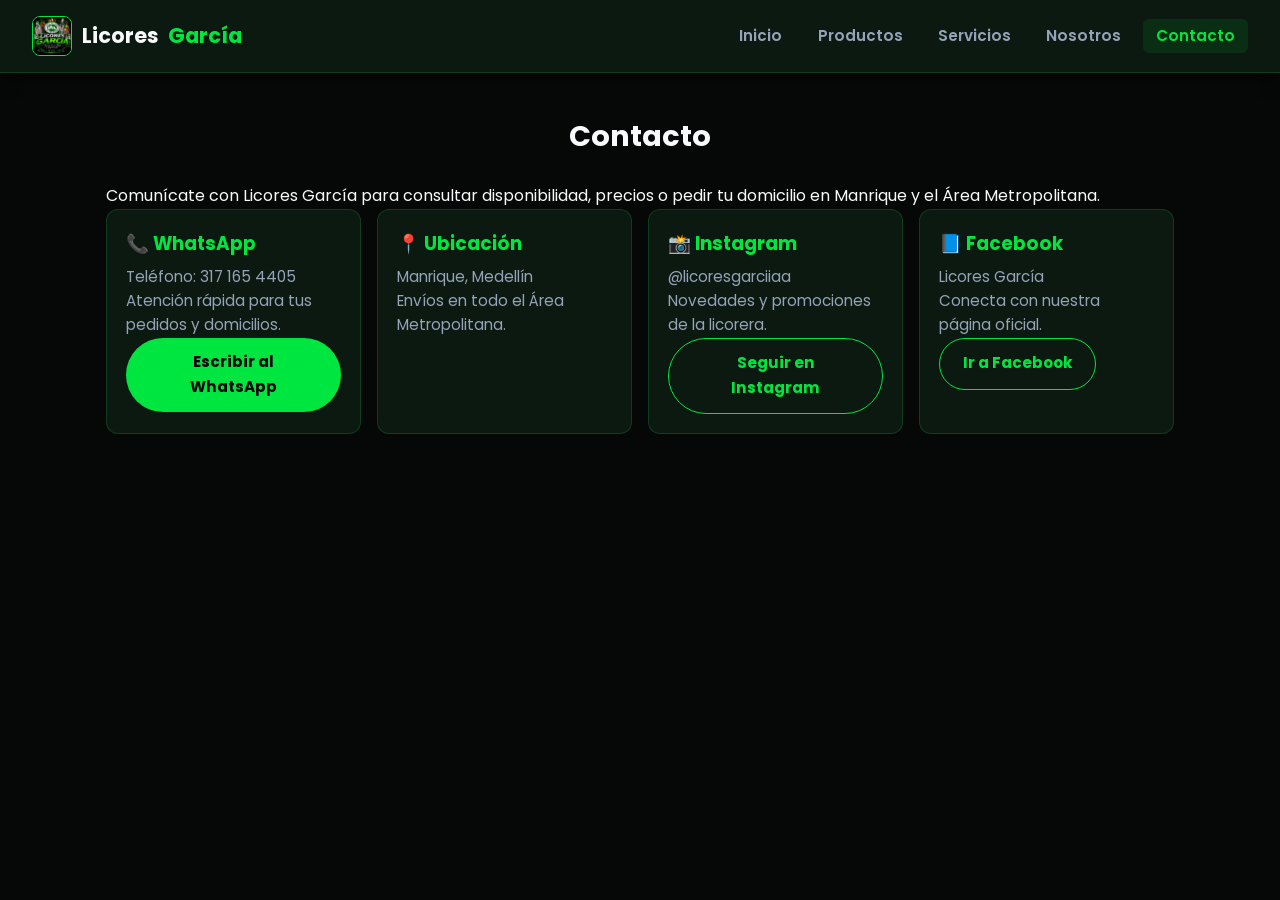
==== contacto.html @ 9e9bc554 "contacto" ====
<!DOCTYPE html>
<html lang="es">
<head>
  <meta charset="UTF-8">
  <meta name="viewport" content="width=device-width, initial-scale=1.0">
  <title>Licores García - Contacto</title>
  <link rel="preconnect" href="https://fonts.googleapis.com">
  <link rel="preconnect" href="https://fonts.gstatic.com" crossorigin>
  <link href="https://fonts.googleapis.com/css2?family=Poppins:wght@400;600;700&display=swap" rel="stylesheet">
  <link rel="stylesheet" href="css/kit.css">
  <link rel="stylesheet" href="css/estilos.css">
  <link rel="icon" href="img/logo.jpeg">
</head>
<body>

  <header class="encabezado">
    <a href="index.html" class="logo">
      <img src="img/logo.jpeg" alt="Logo de Licores García">
      Licores <span>García</span>
    </a>
    <nav>
      <ul class="menu">
        <li><a href="index.html">Inicio</a></li>
        <li><a href="productos.html">Productos</a></li>
        <li><a href="servicio.html">Servicios</a></li>
        <li><a href="nosotros.html">Nosotros</a></li>
        <li><a href="contacto.html" class="activo">Contacto</a></li>
      </ul>
    </nav>
  </header>

  <main class="contenedor seccion">
    <h2>Contacto</h2>
    <p class="contacto-subtitulo">Comunícate con Licores García para consultar disponibilidad, precios o pedir tu domicilio en Manrique y el Área Metropolitana.</p>

    <div class="beneficios">
      <article class="beneficio contacto-card">
        <h3>📞 WhatsApp</h3>
        <p>Teléfono: 317 165 4405</p>
        <p>Atención rápida para tus pedidos y domicilios.</p>
        <a href="https://wa.me/3171654405" target="_blank" rel="noopener noreferrer" class="boton">Escribir al WhatsApp</a>
      </article>

      <article class="beneficio contacto-card">
        <h3>📍 Ubicación</h3>
        <p>Manrique, Medellín</p>
        <p>Envíos en todo el Área Metropolitana.</p>
      </article>

      <article class="beneficio contacto-card">
        <h3>📸 Instagram</h3>
        <p>@licoresgarciiaa</p>
        <p>Novedades y promociones de la licorera.</p>
        <a href="https://www.instagram.com/licoresgarciiaa?bqrl=MWEydW8wN2txMXR3OA==" target="_blank" rel="noopener noreferrer" class="boton boton-secundario">Seguir en Instagram</a>
      </article>

      <article class="beneficio contacto-card">
        <h3>📘 Facebook</h3>
        <p>Licores García</p>
        <p>Conecta con nuestra página oficial.</p>
        <a href="https://www.facebook.com/share/18jExDUb8R/?mibextid=wwXIfr" target="_blank" rel="noopener noreferrer" class="boton boton-secundario">Ir a Facebook</a>
      </article>
    </div>
  </main>

</body>
</html>
---- css/kit.css ----
:root {
  --fondo: #050806;
  --superficie: #0B1910;
  --tarjeta-fondo: #0B1910;
  --acento: #00E640;
  --acento-hover: #15803D;
  --texto: #F8FAFC;
  --texto-suave: #94A3B8;
  --borde: #15803D;
  --boton-texto: #050806;
  --radio: 12px;
  --sombra: 0 4px 14px rgba(0, 0, 0, 0.5);
}

* {
  box-sizing: border-box;
  margin: 0;
  padding: 0;
}

html {
  scroll-behavior: smooth;
}

body {
  font-family: "Poppins", Arial, sans-serif;
  line-height: 1.6;
  background-color: var(--fondo);
  color: var(--texto);
  overflow-x: hidden;
}

img {
  max-width: 100%;
  height: auto;
  display: block;
}

a {
  text-decoration: none;
  color: var(--acento);
}

.contenedor {
  width: 100%;
  max-width: 1100px;
  margin: 0 auto;
  padding: 0 1rem;
}
---- css/estilos.css ----
.seccion {
  padding-top: 2.5rem;
  padding-bottom: 2.5rem;
}

.seccion h2 {
  font-size: 1.8rem;
  text-align: center;
  margin-bottom: 1.5rem;
  color: var(--texto);
}

.encabezado {
  position: sticky;
  top: 0;
  z-index: 100;
  display: flex;
  flex-direction: column;
  align-items: center;
  gap: 0.8rem;
  padding: 1rem;
  background-color: var(--superficie);
  border-bottom: 1px solid rgba(21, 128, 61, 0.35);
  box-shadow: var(--sombra);
}

.logo {
  display: flex;
  align-items: center;
  gap: 0.6rem;
  font-size: 1.3rem;
  font-weight: 700;
  color: var(--texto);
}

.logo img {
  width: 40px;
  height: 40px;
  border-radius: 8px;
  border: 1px solid var(--acento);
}

.logo span {
  color: var(--acento);
}

.menu {
  display: flex;
  flex-wrap: wrap;
  justify-content: center;
  gap: 0.6rem;
  list-style: none;
}

.menu a {
  padding: 0.4rem 0.8rem;
  border-radius: 6px;
  color: var(--texto-suave);
  font-weight: 600;
  font-size: 0.95rem;
}

.menu a:hover,
.menu a.activo {
  color: var(--acento);
  background-color: rgba(0, 230, 64, 0.1);
}

.hero {
  display: grid;
  grid-template-columns: 1fr;
  gap: 2rem;
  padding-top: 2.5rem;
  padding-bottom: 2.5rem;
  text-align: center;
}

.hero h1 {
  font-size: 1.9rem;
  line-height: 1.25;
  margin-bottom: 1rem;
  color: var(--texto);
}

.hero h1 span {
  color: var(--acento);
}

.hero p {
  font-size: 1rem;
  color: var(--texto-suave);
  margin-bottom: 1.5rem;
}

.hero-acciones {
  display: flex;
  flex-wrap: wrap;
  gap: 0.8rem;
  justify-content: center;
}

.hero-imagen img {
  width: 100%;
  max-width: 420px;
  border-radius: var(--radio);
  border: 1px solid var(--borde);
  margin: 0 auto;
  box-shadow: 0 0 20px rgba(0, 230, 64, 0.15);
}

.boton {
  display: inline-block;
  padding: 0.8rem 1.4rem;
  border-radius: 999px;
  background-color: var(--acento);
  color: var(--boton-texto);
  text-decoration: none;
  font-weight: 700;
  font-size: 0.95rem;
  text-align: center;
}

.boton:hover {
  background-color: var(--acento-hover);
  color: var(--texto);
}

.boton-secundario {
  background-color: transparent;
  color: var(--acento);
  border: 1px solid var(--acento);
}

.boton-secundario:hover {
  background-color: rgba(0, 230, 64, 0.1);
  color: var(--acento);
}

.beneficios {
  display: grid;
  grid-template-columns: 1fr;
  gap: 1rem;
}

.beneficio {
  padding: 1.2rem;
  background-color: var(--tarjeta-fondo);
  border: 1px solid rgba(21, 128, 61, 0.35);
  border-radius: var(--radio);
}

.beneficio h3 {
  font-size: 1.15rem;
  margin-bottom: 0.4rem;
  color: var(--acento);
}

.beneficio p {
  color: var(--texto-suave);
  font-size: 0.95rem;
}

.pasos {
  display: grid;
  grid-template-columns: 1fr;
  gap: 1rem;
  list-style: none;
}

.paso {
  background-color: var(--tarjeta-fondo);
  border: 1px solid rgba(21, 128, 61, 0.35);
  border-radius: var(--radio);
  padding: 1.2rem;
}

.paso h3 {
  font-size: 1.1rem;
  margin-bottom: 0.3rem;
  color: var(--acento);
}

.paso p {
  color: var(--texto-suave);
  font-size: 0.95rem;
}

.vitrina-titulo {
  font-size: 1.4rem;
  color: var(--acento);
  margin-top: 2rem;
  margin-bottom: 1rem;
  border-bottom: 2px solid var(--acento-hover);
  padding-bottom: 0.3rem;
}

.vitrina {
  display: grid;
  grid-template-columns: 1fr;
  gap: 1.2rem;
  margin-bottom: 1.5rem;
}

.producto {
  background-color: var(--tarjeta-fondo);
  border: 1px solid rgba(21, 128, 61, 0.35);
  border-radius: var(--radio);
  padding: 1rem;
  display: flex;
  flex-direction: column;
}

.producto:hover {
  border-color: var(--acento);
}

.producto-img-caja {
  width: 100%;
  height: 200px;
  background-color: #050806;
  border-radius: 8px;
  overflow: hidden;
  display: flex;
  align-items: center;
  justify-content: center;
  margin-bottom: 0.8rem;
  border: 1px solid rgba(21, 128, 61, 0.2);
}

.producto-img-caja img {
  max-width: 100%;
  max-height: 100%;
  object-fit: contain;
}

.producto .categoria {
  font-size: 0.8rem;
  font-weight: 600;
  color: var(--acento);
  text-transform: uppercase;
  margin-bottom: 0.2rem;
}

.producto h3 {
  font-size: 1.05rem;
  color: var(--texto);
  margin-bottom: 0.5rem;
}

.producto .precio {
  background-color: rgba(5, 8, 6, 0.6);
  border-radius: 6px;
  padding: 0.5rem 0.7rem;
  margin-bottom: 0.8rem;
  font-size: 0.85rem;
  border: 1px solid rgba(21, 128, 61, 0.2);
}

.producto .precio p {
  display: flex;
  justify-content: space-between;
  padding: 0.2rem 0;
  border-bottom: 1px dashed rgba(148, 163, 184, 0.2);
  color: var(--texto-suave);
}

.producto .precio p strong {
  color: var(--texto);
}

.producto .precio p:last-child {
  border-bottom: none;
}

.producto .boton {
  margin-top: auto;
  width: 100%;
}

@media (min-width: 768px) {
  .encabezado {
    flex-direction: row;
    justify-content: space-between;
    padding: 1rem 2rem;
  }

  .hero {
    grid-template-columns: 1fr 1fr;
    align-items: center;
    text-align: left;
    padding-top: 3.5rem;
    padding-bottom: 3.5rem;
  }

  .hero-acciones {
    justify-content: flex-start;
  }

  .hero h1 {
    font-size: 2.4rem;
  }

  .beneficios {
    grid-template-columns: repeat(2, 1fr);
  }

  .pasos {
    grid-template-columns: repeat(3, 1fr);
  }

  .vitrina {
    grid-template-columns: repeat(2, 1fr);
  }
}

@media (min-width: 1024px) {
  .hero h1 {
    font-size: 2.8rem;
  }

  .beneficios {
    grid-template-columns: repeat(4, 1fr);
  }

  .vitrina {
    grid-template-columns: repeat(3, 1fr);
  }
}

@media (max-width: 360px) {
  .contenedor {
    padding: 0 0.6rem;
  }

  .encabezado {
    padding: 0.8rem 0.5rem;
  }

  .menu a {
    padding: 0.3rem 0.5rem;
    font-size: 0.8rem;
  }

  .hero h1 {
    font-size: 1.5rem;
  }

  .hero p {
    font-size: 0.9rem;
  }

  .boton {
    padding: 0.7rem 1rem;
    font-size: 0.85rem;
    width: 100%;
  }

  .producto-img-caja {
    height: 180px;
  }
}
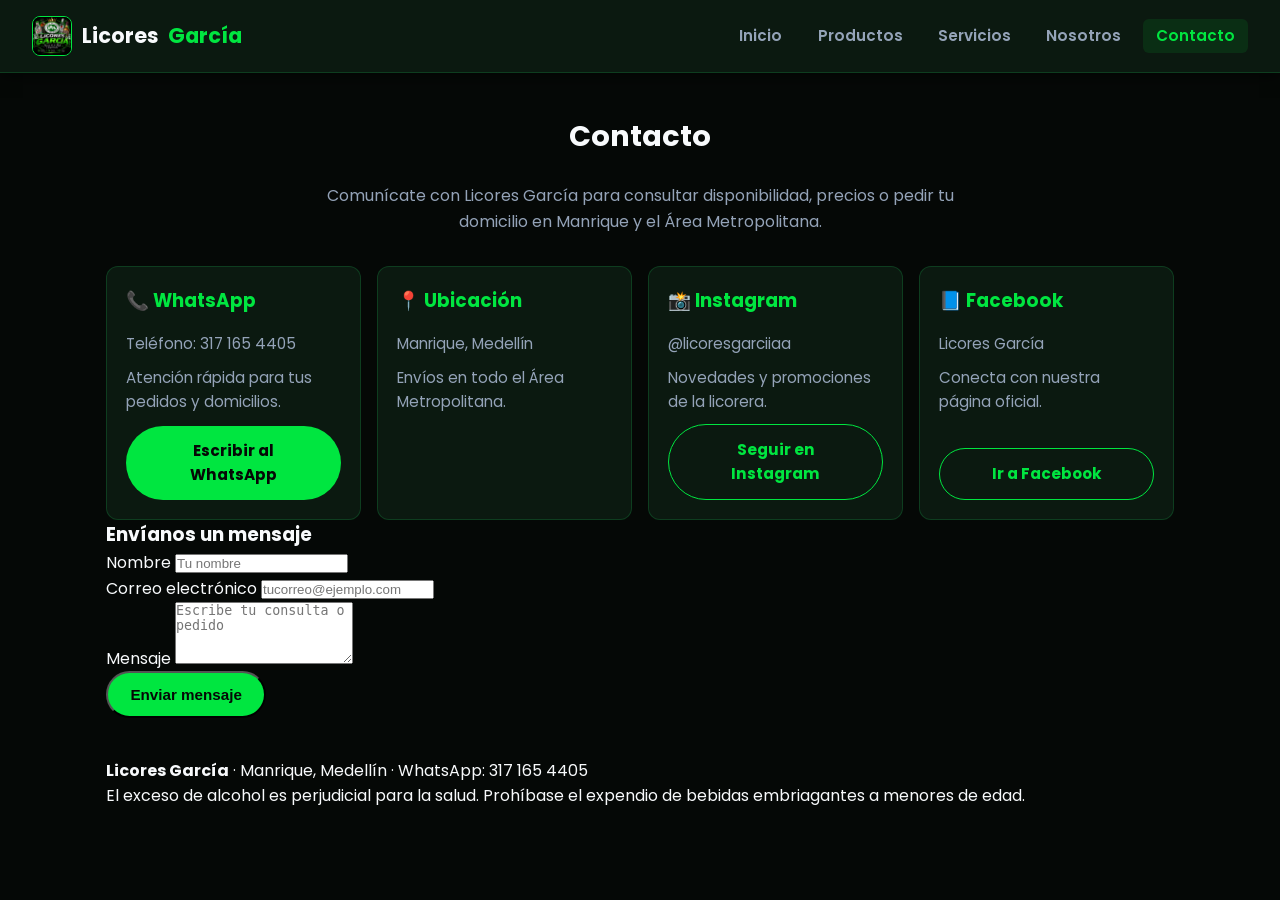
==== commit c77d4f55: "form y footer Added a contact form for user messages with fields for name, email, and message." ====
--- a/contacto.html
+++ b/contacto.html
@@ -61,7 +61,31 @@
         <a href="https://www.facebook.com/share/18jExDUb8R/?mibextid=wwXIfr" target="_blank" rel="noopener noreferrer" class="boton boton-secundario">Ir a Facebook</a>
       </article>
     </div>
+      <form class="contacto-form" action="https://wa.me/3171654405" method="get" target="_blank">
+      <h3>Envíanos un mensaje</h3>
+      <div class="contacto-campo">
+        <label for="nombre">Nombre</label>
+        <input type="text" id="nombre" placeholder="Tu nombre" required>
+      </div>
+      <div class="contacto-campo">
+        <label for="correo">Correo electrónico</label>
+        <input type="email" id="correo" placeholder="tucorreo@ejemplo.com" required>
+      </div>
+      <div class="contacto-campo">
+        <label for="mensaje">Mensaje</label>
+        <textarea id="mensaje" name="text" rows="4" placeholder="Escribe tu consulta o pedido" required></textarea>
+      </div>
+      <button type="submit" class="boton">Enviar mensaje</button>
+    </form>
   </main>
+
+  <footer class="pie">
+    <div class="contenedor">
+      <p><strong>Licores García</strong> · Manrique, Medellín · WhatsApp: 317 165 4405</p>
+      <p>El exceso de alcohol es perjudicial para la salud. Prohíbase el expendio de bebidas embriagantes a menores de edad.</p>
+    </div>
+  </footer>
+
 
 </body>
 </html>
--- a/css/estilos.css
+++ b/css/estilos.css
@@ -277,6 +277,24 @@
   width: 100%;
 }
 
+.contacto-subtitulo {
+  text-align: center;
+  color: var(--texto-suave);
+  max-width: 650px;
+  margin: 0 auto 2rem;
+}
+
+.contacto-card {
+  display: flex;
+  flex-direction: column;
+  gap: 0.6rem;
+}
+
+.contacto-card .boton {
+  margin-top: auto;
+  width: 100%;
+}
+
 @media (min-width: 768px) {
   .encabezado {
     flex-direction: row;
@@ -355,6 +373,36 @@
     width: 100%;
   }
 
+  /* Daniel lopez */
+#nosotros,
+#historia,
+#mision-vision,
+#por-que-nosotros {
+  text-align: center;
+}
+
+#nosotros {
+  grid-template-columns: 1fr;
+  justify-items: center;
+}
+
+#nosotros p {
+  max-width: 700px;
+  margin-left: auto;
+  margin-right: auto;
+}
+
+#nosotros .hero-acciones {
+  justify-content: center;
+}
+
+@media (min-width: 768px) {
+  #historia .beneficios,
+  #mision-vision .beneficios {
+    grid-template-columns: repeat(3, 1fr);
+  }
+}
+
   .producto-img-caja {
     height: 180px;
   }
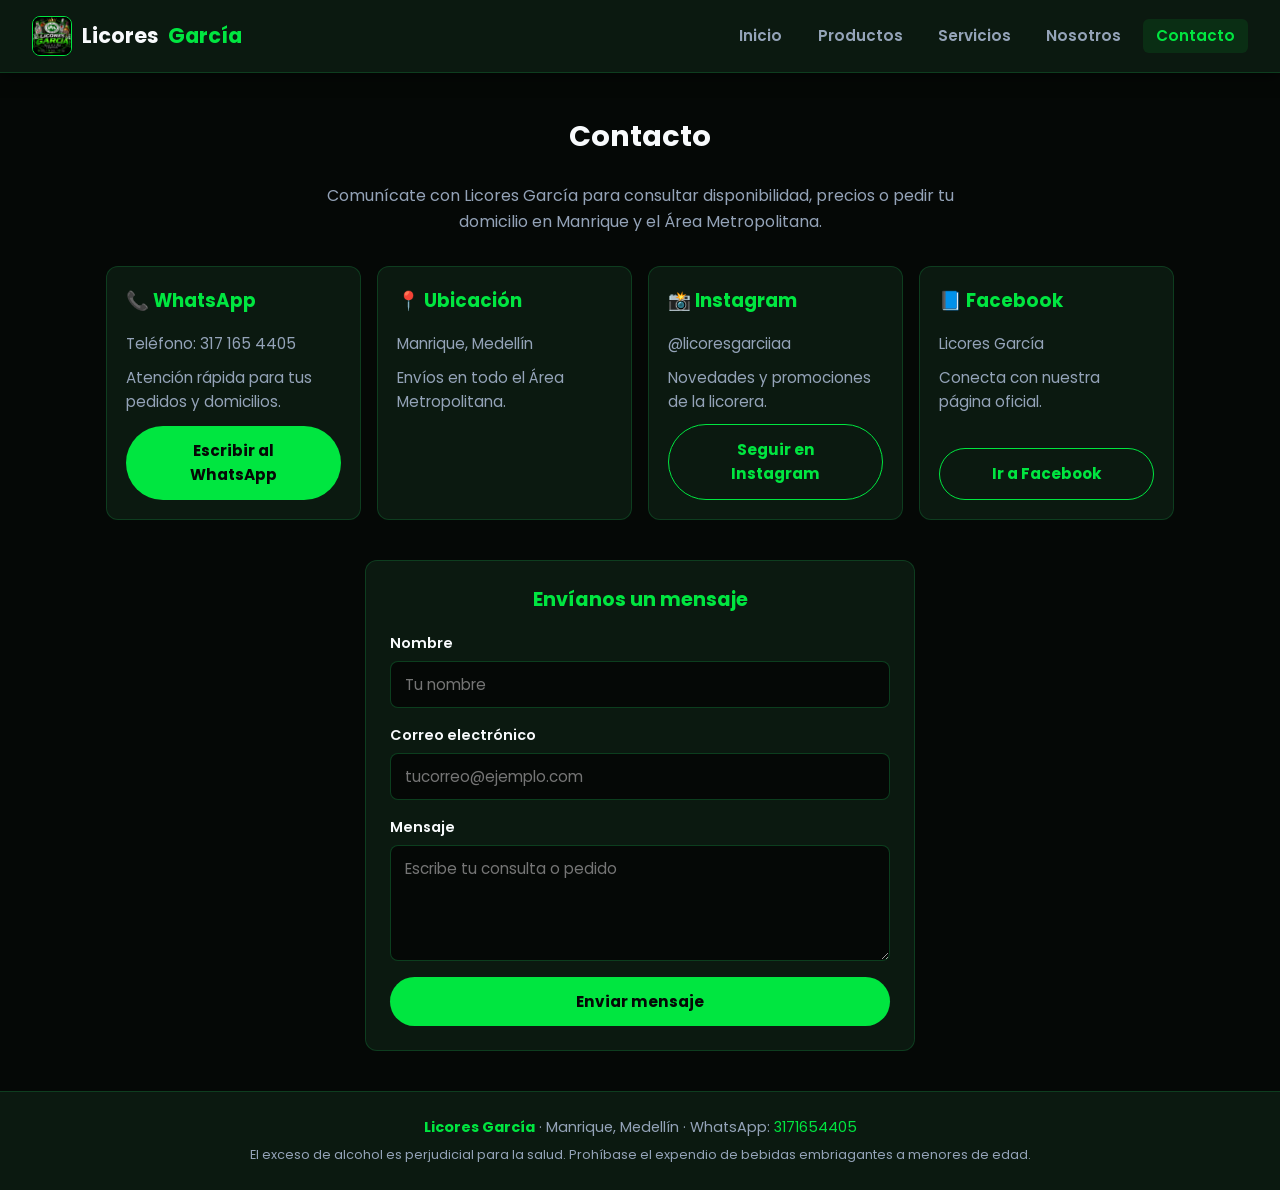
==== commit 84eb4be8: "correccion footer" ====
--- a/contacto.html
+++ b/contacto.html
@@ -81,7 +81,7 @@
 
   <footer class="pie">
     <div class="contenedor">
-      <p><strong>Licores García</strong> · Manrique, Medellín · WhatsApp: 317 165 4405</p>
+      <p><strong>Licores García</strong> · Manrique, Medellín · WhatsApp: <a href="https://wa.me/3171654405?" target="_blank">3171654405</a></p>
       <p>El exceso de alcohol es perjudicial para la salud. Prohíbase el expendio de bebidas embriagantes a menores de edad.</p>
     </div>
   </footer>
--- a/css/estilos.css
+++ b/css/estilos.css
@@ -216,21 +216,16 @@
 
 .producto-img-caja {
   width: 100%;
-  height: 200px;
-  background-color: #050806;
+  aspect-ratio: 1 / 1;
   border-radius: 8px;
   overflow: hidden;
-  display: flex;
-  align-items: center;
-  justify-content: center;
   margin-bottom: 0.8rem;
-  border: 1px solid rgba(21, 128, 61, 0.2);
 }
 
 .producto-img-caja img {
-  max-width: 100%;
-  max-height: 100%;
-  object-fit: contain;
+  width: 100%;
+  height: 100%;
+  object-fit: cover;
 }
 
 .producto .categoria {
@@ -295,6 +290,91 @@
   width: 100%;
 }
 
+.contacto-form {
+  max-width: 550px;
+  margin: 2.5rem auto 0;
+  background-color: var(--tarjeta-fondo);
+  border: 1px solid rgba(21, 128, 61, 0.35);
+  border-radius: var(--radio);
+  padding: 1.5rem;
+  display: flex;
+  flex-direction: column;
+  gap: 1rem;
+}
+
+.contacto-form h3 {
+  color: var(--acento);
+  font-size: 1.2rem;
+  text-align: center;
+}
+
+.contacto-campo {
+  display: flex;
+  flex-direction: column;
+  gap: 0.35rem;
+}
+
+.contacto-campo label {
+  font-size: 0.9rem;
+  font-weight: 600;
+  color: var(--texto);
+}
+
+.contacto-campo input,
+.contacto-campo textarea {
+  width: 100%;
+  padding: 0.7rem 0.9rem;
+  background-color: var(--fondo);
+  border: 1px solid rgba(21, 128, 61, 0.45);
+  border-radius: 8px;
+  color: var(--texto);
+  font-family: inherit;
+  font-size: 0.95rem;
+}
+
+.contacto-campo input:focus,
+.contacto-campo textarea:focus {
+  outline: none;
+  border-color: var(--acento);
+}
+
+.contacto-form button {
+  border: none;
+  cursor: pointer;
+  width: 100%;
+  font-family: inherit;
+}
+
+.pie {
+  background-color: var(--superficie);
+  border-top: 1px solid rgba(21, 128, 61, 0.35);
+  padding: 1.5rem 1rem;
+  margin-top: auto;
+  text-align: center;
+  color: var(--texto-suave);
+  font-size: 0.9rem;
+}
+
+.pie p + p {
+  margin-top: 0.4rem;
+  font-size: 0.8rem;
+}
+
+.pie strong {
+  color: var(--acento);
+}
+
+body {
+  min-height: 100vh;
+  display: flex;
+  flex-direction: column;
+}
+
+main {
+  flex: 1;
+  width: 100%;
+}
+
 @media (min-width: 768px) {
   .encabezado {
     flex-direction: row;
@@ -372,8 +452,9 @@
     font-size: 0.85rem;
     width: 100%;
   }
-
-  /* Daniel lopez */
+}
+
+/* Daniel lopez */
 #nosotros,
 #historia,
 #mision-vision,
@@ -402,8 +483,3 @@
     grid-template-columns: repeat(3, 1fr);
   }
 }
-
-  .producto-img-caja {
-    height: 180px;
-  }
-}
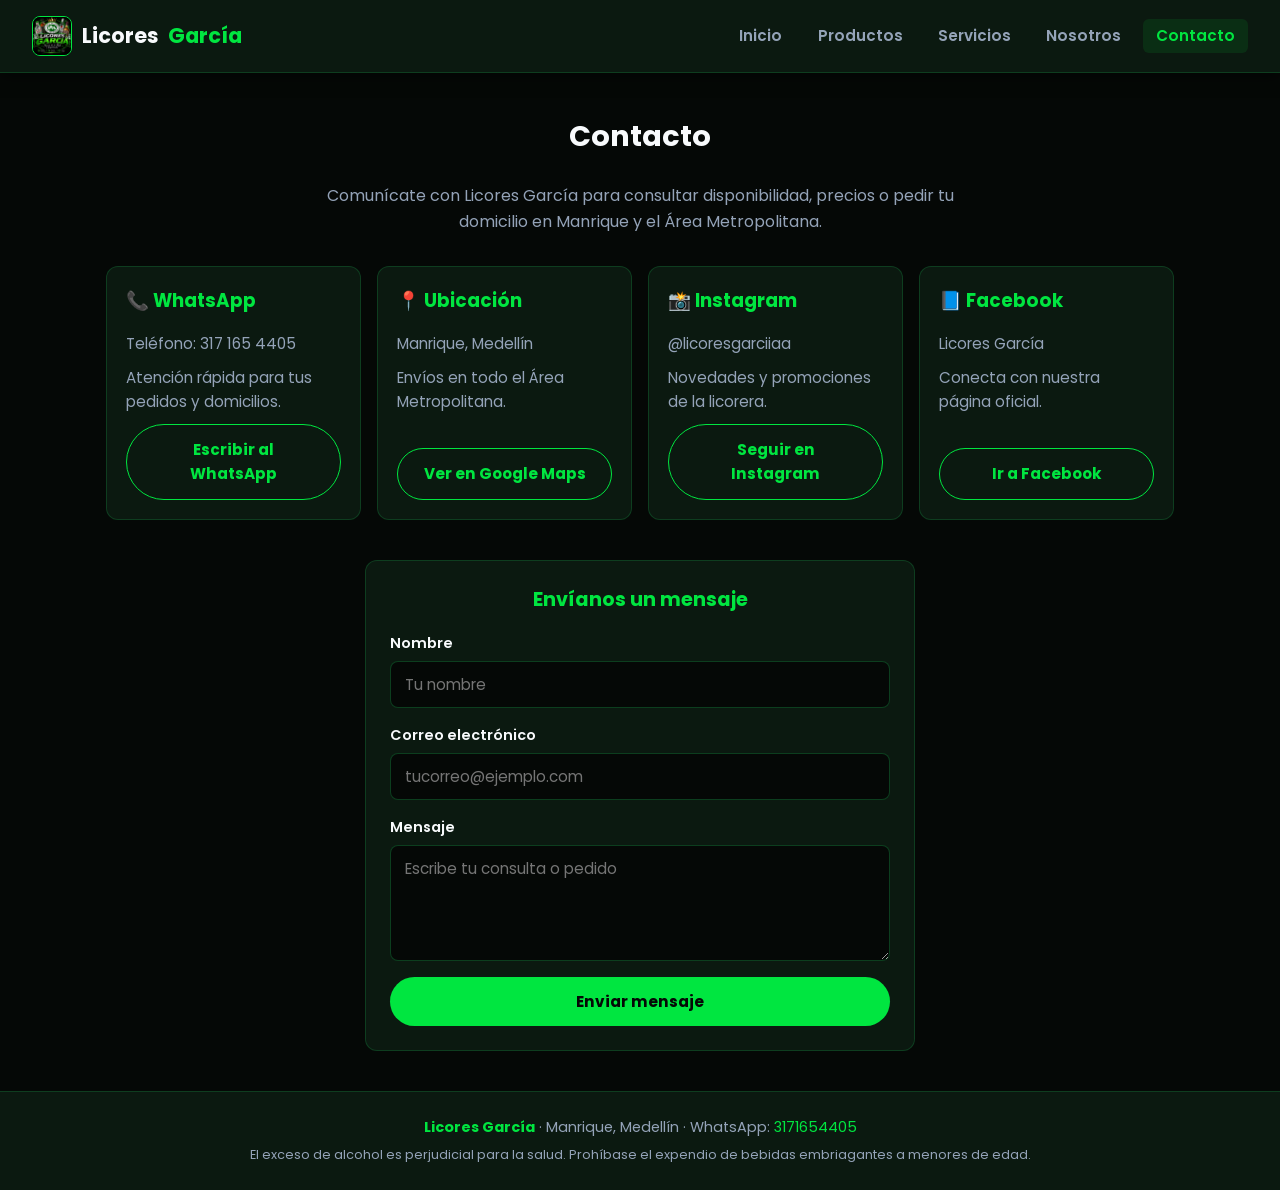
==== commit 1d901949: "Boton de mapas Updated WhatsApp link button style and added Google Maps link." ====
--- a/contacto.html
+++ b/contacto.html
@@ -38,13 +38,15 @@
         <h3>📞 WhatsApp</h3>
         <p>Teléfono: 317 165 4405</p>
         <p>Atención rápida para tus pedidos y domicilios.</p>
-        <a href="https://wa.me/3171654405" target="_blank" rel="noopener noreferrer" class="boton">Escribir al WhatsApp</a>
+        <a href="https://wa.me/3171654405" target="_blank" rel="noopener noreferrer" class="boton boton-secundario">Escribir al WhatsApp</a>
       </article>
 
       <article class="beneficio contacto-card">
         <h3>📍 Ubicación</h3>
         <p>Manrique, Medellín</p>
         <p>Envíos en todo el Área Metropolitana.</p>
+        <a href="https://maps.app.goo.gl/69A1ChpJ5Xevk9zt5" target="_blank" rel="noopener noreferrer" class="boton boton-secundario">Ver en Google Maps</a>
+
       </article>
 
       <article class="beneficio contacto-card">
